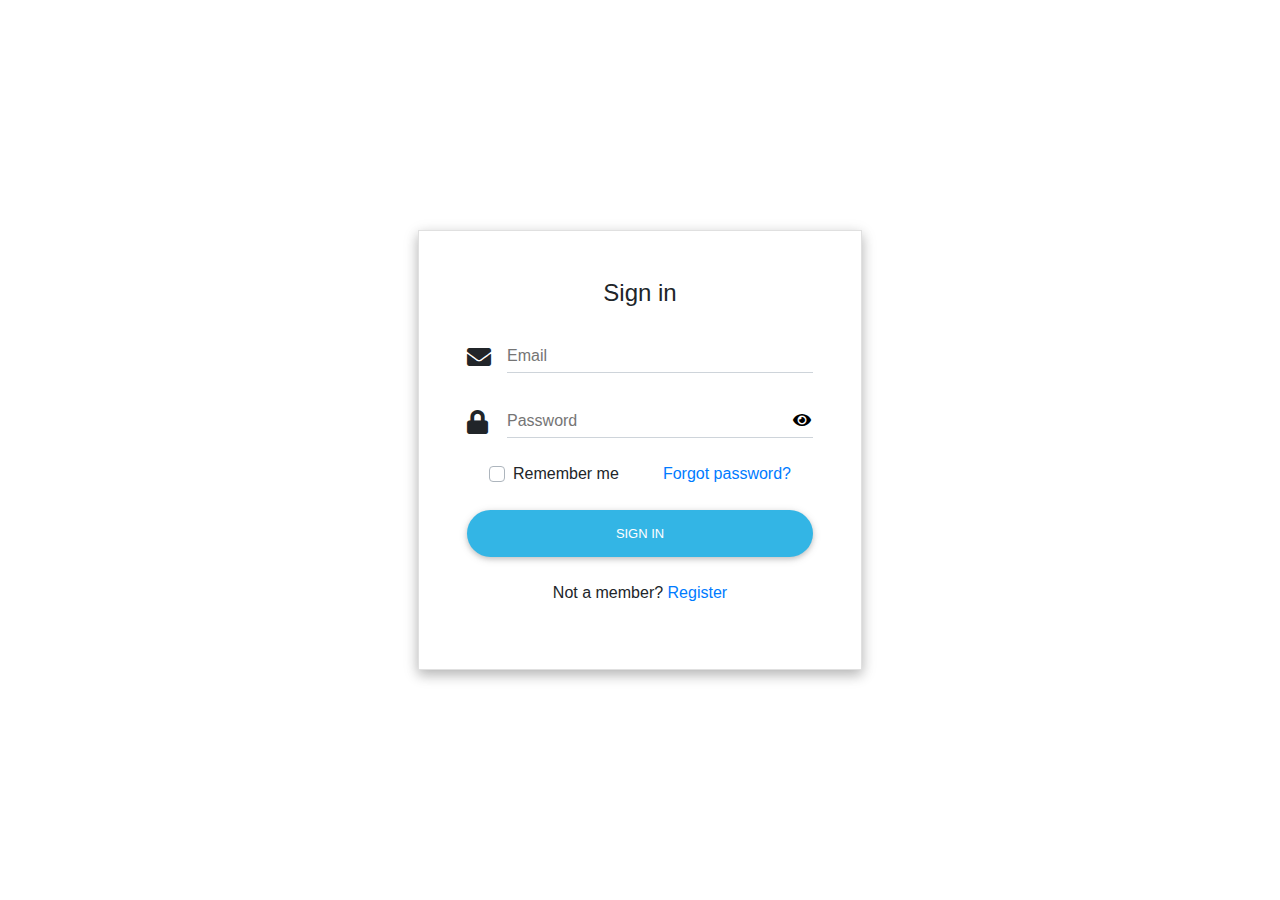
==== index.html @ 0e0b1e40 "revisi css" ====
<!DOCTYPE html>
<html>

<head>
    <meta charset="utf-8">
    <!-- ini untuk menambahkan fitur viewport atau pendeteksi terhadap jenis device -->
    <meta name="viewport" content="width=device-width, initial-scale=1.0">
    <title>Login Page Coba</title>
    <!-- Font Awesome -->
    <link rel="stylesheet" href="https://use.fontawesome.com/releases/v5.8.2/css/all.css">
    <!-- Google Fonts -->
    <link rel="stylesheet" href="https://fonts.googleapis.com/css?family=Roboto:300,400,500,700&display=swap">
    <!-- Material Design Bootstrap -->
    <link href="assets/css/bootstrap.min.css" rel="stylesheet">
    <link rel="stylesheet" href="assets/css/styles.css">
</head>

<body>
    <div class="container">
        <div class="d-flex align-items-center justify-content-center mx-auto" style="height: 100vh">
            <form class="text-center border border-light p-5 form-login z-depth-1-half" action="#!">

                <p class="h4 mb-4">Sign in</p>
                <!-- Email -->
                <div class="md-form">
                    <i class="fas fa-envelope prefix d-block"></i>
                    <input type="email" id="email" class="form-control mb-4">
                    <label for="email">Email</label>
                </div>
                <!-- Password -->
                <div class="md-form">
                    <i class="fas fa-lock prefix d-block"></i>
                    <input type="password" id="password" class="form-control mb-4">
                    <label for="password">Password</label>
                    <span toggle="#password" class="fa fa-fw fa-eye field-icon toggle-password"></span>
                </div>

                <div class="d-flex justify-content-around">
                    <div>
                        <!-- Remember me -->
                        <div class="custom-control custom-checkbox">
                            <input type="checkbox" class="custom-control-input" id="defaultLoginFormRemember">
                            <label class="custom-control-label" for="defaultLoginFormRemember">Remember me</label>
                        </div>
                    </div>
                    <div>
                        <!-- Forgot password -->
                        <a href="">Forgot password?</a>
                    </div>
                </div>

                <!-- Sign in button -->
                <button class="btn btn-info btn-block my-4 btn-rounded" type="submit">Sign in</button>

                <!-- Register -->
                <p>Not a member?
                    <a href="">Register</a>
                </p>
            </form>
        </div>
    </div>
</body>
<!-- MDB core JQuery Versi 4.17.00-->
<script type="text/javascript" src="assets/js/jquery.min.js"></script>
<!-- Bootstrap tooltips -->
<script type="text/javascript" src="https://cdnjs.cloudflare.com/ajax/libs/popper.js/1.14.4/umd/popper.min.js"></script>
<!-- Bootstrap core JavaScript -->
<!-- <script type="text/javascript" src="https://cdnjs.cloudflare.com/ajax/libs/twitter-bootstrap/4.4.1/js/bootstrap.min.js"> -->
</script>
<script>
    $(".toggle-password").click(function () {
        $(this).toggleClass("fa-eye fa-eye-slash");
        var input = $($(this).attr("toggle"));
        if (input.attr("type") == "password") {
            input.attr("type", "text");
        } else {
            input.attr("type", "password");
        }
    });
</script>

</html>
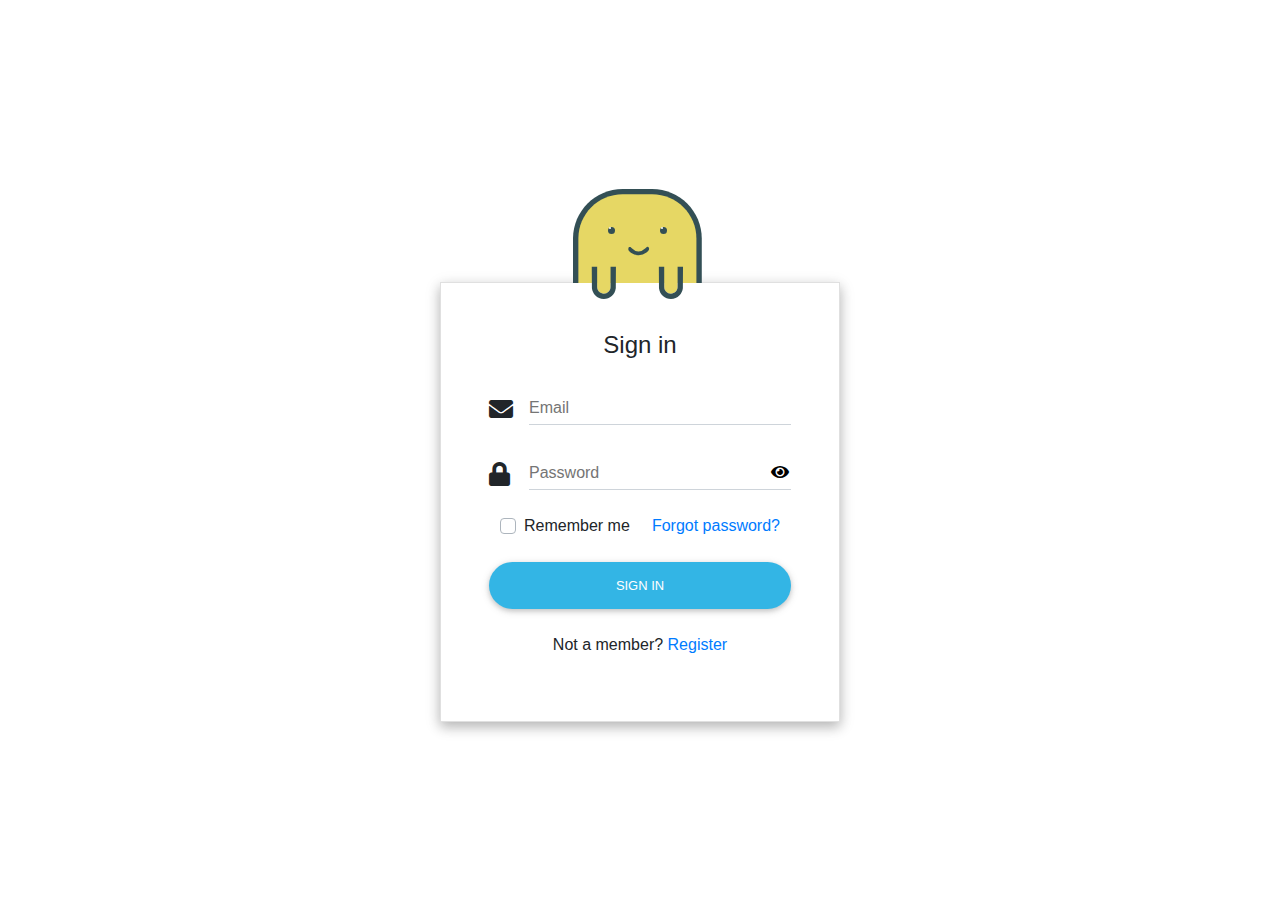
==== commit 0f0647f5: "reset all" ====
--- a/index.html
+++ b/index.html
@@ -17,66 +17,247 @@
 
 <body>
     <div class="container">
-        <div class="d-flex align-items-center justify-content-center mx-auto" style="height: 100vh">
-            <form class="text-center border border-light p-5 form-login z-depth-1-half" action="#!">
-
-                <p class="h4 mb-4">Sign in</p>
-                <!-- Email -->
-                <div class="md-form">
-                    <i class="fas fa-envelope prefix d-block"></i>
-                    <input type="email" id="email" class="form-control mb-4">
-                    <label for="email">Email</label>
+        <div class="d-flex align-items-center justify-content-center mx-auto" style="height: 100vh;top:-30px">
+            <div style="margin-top:-6rem;">
+                <div class="svgContainer">
+                    <div>
+                        <svg version="1.1" class="mySVG" viewBox="0 -4 200 200">
+                            <!-- <g xmlns="http://www.w3.org/2000/svg" id="Layer_x0020_1"> -->
+                            <g class="badan">
+                                <path class="badanLuar" fill="#334F55"
+                                    d="M128.78 93.9l0 -44.27c0,-27.37 -22.28,-49.63 -49.65,-49.63l-29.48 0c-27.38,0 -49.65,22.26 -49.65,49.63l0 44.27 128.78 0z" />
+                                <path class="badanDalam" fill="#E6D764"
+                                    d="M120.73 93.9l-0.46 0 -10.27 0 -5.37 0 -13.41 0 -5.37 0 -42.92 0 -5.37 0 -13.41 0 -5.37 0 -9.4 0 -1.33 0 -0.91 0 -1.77 0 0 -44.27c0,-24.41 19.86,-44.26 44.28,-44.26l29.48 0c24.41,0 44.28,19.85 44.28,44.26l0 44.27 -2.68 0 0 0z" />
+                                <path class="badanLuarBiasa"  style="display:none" fill="#334F55"
+                                    d="M128.78 93.9l0 -44.27c0,-27.37 -22.28,-49.63 -49.65,-49.63l-29.48 0c-27.38,0 -49.65,22.26 -49.65,49.63l0 44.27 128.78 0z" />
+                                <path class="badanDalamBiasa" style="display:none" fill="#E6D764"
+                                    d="M120.73 93.9l-0.46 0 -10.27 0 -5.37 0 -13.41 0 -5.37 0 -42.92 0 -5.37 0 -13.41 0 -5.37 0 -9.4 0 -1.33 0 -0.91 0 -1.77 0 0 -44.27c0,-24.41 19.86,-44.26 44.28,-44.26l29.48 0c24.41,0 44.28,19.85 44.28,44.26l0 44.27 -2.68 0 0 0z" />
+                                <path class="badanLuarIntip" style="display:none" fill="#334F55"
+                                    d="M127.65 96.2l0 -43.88c0,-27.13 -21.79,-52.32 -48.93,-52.32l-29.22 0c-27.14,0 -49.5,25.19 -49.5,52.32l0 43.88 127.65 0z" />
+                                <path class="badanDalamIntip" style="display:none" fill="#E6D764"
+                                    d="M119.67 96.2l-0.45 0 -10.19 0 -5.31 0 -13.3 0 -5.32 0 -42.55 0 -5.32 0 -13.29 0 -5.32 0 -9.33 0 -1.31 0 -0.9 0 -1.76 0 0 -43.88c0,-24.19 19.98,-47 44.18,-47l29.22 0c24.2,0 43.61,22.81 43.61,47l0 43.88 -2.66 0 0 0z" />
+                            </g>
+                            <g class="mata">
+                                <g class="mataKiri">
+                                    <circle cx="38.5" cy="41.5" r="3.5" fill="#334F55" />
+                                    <circle cx="37" cy="39" r="1" fill="#fff" />
+                                </g>
+                                <g class="mataKanan">
+                                    <circle cx="90.5" cy="41.5" r="3.5" fill="#334F55" />
+                                    <circle cx="89" cy="39" r="1" fill="#fff" />
+                                </g>
+                            </g>
+                            <defs>
+                                <path id="bentukMulut" d="M65.62 63.5c6.2,-0.26 8.53,-5.87 9.36,-4.35 0.83,1.51 -3.42,5.89 -9.36,6.06
+                                        -5.94,0.18 -9.91,-4.07 -9.21,-5.93 0.7,-1.86 3.01,4.48 9.21,4.22z" />
+                            </defs>
+                            <clipPath id="ukuranMulut">
+                                <use xlink:href="#bentukMulut" overflow="visible" />
+                            </clipPath>
+                            <g class="mulut">
+                                <g>
+                                    <path class="mulutBiasa" fill="#CCCCCC" d="M65.62 63.5c6.2,-0.26 8.53,-5.87 9.36,-4.35 0.83,1.51 -3.42,5.89
+                                            -9.36,6.06 -5.94,0.18 -9.91,-4.07 -9.21,-5.93 0.7,-1.86 3.01,4.48
+                                            9.21,4.22z" />
+                                    <path class="mulutBulat" style="display:none" fill="#CCCCCC"
+                                        d="M64.92 57.66c2.31,-0.25 3.2,1.7 3.27,3.21 0.06,1.51 -0.85,3.13 -3.34,3.22 -2.48,0.09 -3.21,-1.28 -3.11,-3.29 0.1,-2.02 0.86,-2.89 3.18,-3.14z" />
+                                    <path class="mulutKecil" style="display:none" fill="#CCCCCC" d="M65.62 63.5c6.2,-0.26 8.53,-5.87 9.36,-4.35 0.83,1.51 -3.42,5.89
+                                            -9.36,6.06 -5.94,0.18 -9.91,-4.07 -9.21,-5.93 0.7,-1.86 3.01,4.48
+                                            9.21,4.22z" />
+                                    <path class="mulutSedang" style="display:none" fill="#CCCCCC" d="M65.97 53.51c4.29,0.16 8.92,0.53 9.1,4.12 0.17,3.59 -3.42,8.65 -9.37,8.83
+                                            -5.94,0.18 -9.23,-5.45 -9.23,-8.69 0,-3.24 5.2,-4.41 9.5,-4.26z" />
+                                    <path class="mulutBesar" style="display:none" fill="#CCCCCC" d="M64.19 49.93c4.07,0 12.49,0.56 12.67,4.05 0.17,3.5 -5.6,11.8 -12.67,11.72
+                                        -7.07,-0.09 -12.07,-8.99 -12.07,-12.15 0,-3.15 8,-3.62 12.07,-3.62z" />
+                                </g>
+                                <g>
+                                </g>
+                                <g id="lidah" clip-path="url(#ukuranMulut)">
+                                    <g>
+                                        <g>
+                                            <g class="lidah">
+                                                <ellipse fill="#F23F3F" cx="64.1" cy="65.87" rx="7.68" ry="7.25" />
+                                                <ellipse fill="#F07373" cx="64.1" cy="60.08" rx="2.85" ry="1.25" />
+                                            </g>
+                                            <polygon class="taring" fill="#F7F7F7"
+                                                points="72.44,51.7 69.31,50.97 70.05,55.01 " />
+                                        </g>
+                                    </g>
+                                </g>
+                                <path class="garisBibir" fill="none" stroke="#334F55" stroke-width="2.02"
+                                    stroke-linejoin="round" stroke-miterlimit="22.9256" d="M65.62 63.5c6.2,-0.26 8.53,-5.87 9.36,-4.35 0.83,1.51 -3.42,5.89 -9.36,6.06
+                                        -5.94,0.18 -9.91,-4.07 -9.21,-5.93 0.7,-1.86 3.01,4.48 9.21,4.22z" />
+                                <!-- <polygon class="gigiLuar" xmlns="http://www.w3.org/2000/svg" fill="white"
+                                        points="73.94,60.57 74.64,59.97 74.32,61.94 " /> -->
+                            </g>
+                            <g class="tangan">
+                                <g class="tanganKiri">
+                                    <path class="tgnKiriDalam" fill="#E6D764"
+                                        d="M24.16 77.78l13.4 0 0 20.21c-0.07,3.83 -3.07,6.62 -6.68,6.64 -3.64,0.02 -6.79,-3.08 -6.73,-6.64l0.01 -20.21z" />
+                                    <path class="tgnKiriLuar" fill="#334F55"
+                                        d="M18.76 77.78l5.4 0 -0.01 20.21c-0.06,3.56 3.09,6.66 6.73,6.64 3.61,-0.02 6.61,-2.81 6.68,-6.64l0 -20.21 5.37 0 -0.14 21.48c-0.78,6.47 -5.98,10.64 -11.94,10.73 -7.05,-0.13 -11.4,-5.48 -11.93,-10.73l-0.16 -21.48z" />
+
+                                    <path class="tgnKiriDalamBuka" style="display:none" fill="#E6D764"
+                                        d="M24.16 77.78l13.4 0 0 20.21c-0.07,3.83 -3.07,6.62 -6.68,6.64 -3.64,0.02 -6.79,-3.08 -6.73,-6.64l0.01 -20.21z" />
+                                    <path class="tgnKiriLuarBuka" style="display:none" fill="#334F55"
+                                        d="M18.76 77.78l5.4 0 -0.01 20.21c-0.06,3.56 3.09,6.66 6.73,6.64 3.61,-0.02 6.61,-2.81 6.68,-6.64l0 -20.21 5.37 0 -0.14 21.48c-0.78,6.47 -5.98,10.64 -11.94,10.73 -7.05,-0.13 -11.4,-5.48 -11.93,-10.73l-0.16 -21.48z" />
+
+                                    <path class="tgnKiriDalamIntip" style="display:none" fill="#E6D764"
+                                        d="M23.95 77.1l13.29 0 -0.05 -24.08c-0.07,-3.79 -3.04,-6.56 -6.63,-6.57 -3.6,-0.02 -6.72,3.05 -6.67,6.57l0.06 24.08z" />
+                                    <path class="tgnKiriLuarIntip" style="display:none" fill="#334F55"
+                                        d="M18.6 77.1l5.35 0 -0.06 -24.08c-0.05,-3.52 3.07,-6.59 6.67,-6.57 3.59,0.01 6.56,2.78 6.63,6.57l0.05 24.08 5.31 0 -0.18 -25.34c-0.77,-6.4 -5.93,-10.54 -11.83,-10.63 -7,0.13 -11.3,5.43 -11.83,10.63l-0.11 25.34z" />
+
+                                    <path class="tgnKiriDalamKecil" style="display:none" fill="#E6D764"
+                                        d="M23.62 79.74l13.09 0 -0.03 15.96c-0.06,3.74 -2.99,6.46 -6.53,6.48 -3.54,0.02 -6.62,-3.01 -6.57,-6.48l0.04 -15.96z" />
+                                    <path class="tgnKiriLuarKecil" style="display:none" fill="#334F55"
+                                        d="M18.35 79.74l5.27 0 -0.04 15.96c-0.05,3.47 3.03,6.5 6.57,6.48 3.54,-0.02 6.47,-2.74 6.53,-6.48l0.03 -15.96 5.24 0 -0.16 17.2c-0.76,6.31 -5.84,10.39 -11.66,10.48 -6.89,-0.13 -11.14,-5.36 -11.66,-10.48l-0.12 -17.2z" />
+
+                                    <path class="tgnKiriDalamTutupLurus" style="display:none" fill="#E6D764"
+                                        d="M23.95 77.1l13.29 0 -0.01 -33.75c-0.06,-3.79 -3.04,-6.56 -6.62,-6.58 -3.6,-0.02 -6.73,3.06 -6.67,6.58l0.01 33.75z" />
+                                    <path class="tgnKiriLuarTutupLurus" style="display:none" fill="#334F55" d="M18.6 77.1l5.35 0 -0.01 -33.75c-0.06,-3.52 3.07,-6.6 6.67,-6.58 3.58,0.02
+                                            6.56,2.79 6.62,6.58l0.01 33.75 5.31 0 -0.13 -35.01c-0.77,-6.41 -5.93,-10.54
+                                            -11.84,-10.64 -6.99,0.14 -11.3,5.44 -11.83,10.64l-0.15 35.01z" />
+
+                                    <path class="tgnKiriDalamTutupKecilBawah" style="display:none" fill="#E6D764" d="M24.15 73.97l13.41 0 0.03 -1.55c-0.07,3.83 -3.31,1.51 -6.92,1.53
+                                            -3.64,0.02 -6.54,2.02 -6.49,-1.53l-0.03 1.55z" />
+                                    <path class="tgnKiriLuarTutupKecilBawah" style="display:none" fill="#334F55" d="M18.76 73.97l5.39 0 0 0c0.38,0.59 2.88,0 6.52,-0.02 3.61,-0.02 6.85,0.27
+                                            6.89,0.02l0 0 5.36 0 -0.1 -0.28c-0.78,6.46 -6.22,5.53 -12.18,5.63
+                                            -7.05,-0.14 -11.16,-0.39 -11.69,-5.63l-0.19 0.28z" />
+
+                                    <path class="tgnKiriDalamTutupKecil" style="display:none" fill="#E6D764" d="M24.15 77.77l13.41 0 0.03 1.55c-0.07,-3.83 -3.31,-1.52 -6.92,-1.53
+                                            -3.64,-0.02 -6.54,-2.03 -6.49,1.53l-0.03 -1.55z" />
+                                    <path class="tgnKiriLuarTutupKecil" style="display:none" fill="#334F55"
+                                        d="M18.76 77.77l5.39 0 0 0c0.38,-0.59 2.88,0 6.52,0.02 3.61,0.01 6.85,-0.27 6.89,-0.02l0 0 5.36 0 -0.1 0.28c-0.78,-6.47 -6.22,-5.54 -12.18,-5.63 -7.05,0.13 -11.16,0.38 -11.69,5.63l-0.19 -0.28z" />
+
+                                </g>
+                                <g class="tanganKanan">
+                                    <path class="tgnKananDalam" fill="#E6D764"
+                                        d="M104.62 77.8l-13.41 0 0.01 20.21c0.06,3.83 3.06,6.62 6.68,6.64 3.63,0.01 6.78,-3.09 6.73,-6.64l-0.01 -20.21z" />
+                                    <path class="tgnKananLuar" fill="#334F55"
+                                        d="M110.01 77.8l-5.39 0 0.01 20.21c0.05,3.55 -3.1,6.65 -6.73,6.64 -3.62,-0.02 -6.62,-2.81 -6.68,-6.64l-0.01 -20.21 -5.36 0 0.14 21.48c0.77,6.46 5.98,10.64 11.93,10.73 7.06,-0.13 11.41,-5.48 11.94,-10.73l0.15 -21.48z" />
+
+                                    <path class="tgnKananDalamKecil" style="display:none" fill="#E6D764"
+                                        d="M102.2 79.76l-13.1 0 -0.02 15.96c0.07,3.74 3,6.46 6.53,6.48 3.55,0.02 6.62,-3.01 6.57,-6.48l0.02 -15.96z" />
+                                    <path class="tgnKananLuarKecil" style="display:none" fill="#334F55"
+                                        d="M107.47 79.76l-5.27 0 -0.02 15.96c0.05,3.47 -3.02,6.5 -6.57,6.48 -3.53,-0.02 -6.46,-2.74 -6.53,-6.48l0.02 -15.96 -5.23 0 0.11 17.2c0.75,6.31 5.84,10.39 11.65,10.48 1.8,-0.04 3.41,-0.41 4.83,-1.05 4.02,-1.79 6.45,-5.64 6.83,-9.43l0.18 -17.2z" />
+
+                                    <path class="tgnKananDalamIntip" style="display:none" fill="#E6D764"
+                                        d="M103.71 77.08l-13.29 0 -0.04 -24.08c0.06,-3.79 3.04,-6.55 6.62,-6.57 3.6,-0.02 6.73,3.05 6.67,6.57l0.04 24.08z" />
+                                    <path class="tgnKananLuarIntip" style="display:none" fill="#334F55"
+                                        d="M109.05 77.08l-5.34 0 -0.04 -23.11c0.06,-3.52 -3.07,-6.6 -6.67,-6.58 -3.58,0.02 -6.56,2.79 -6.62,6.58l0.04 23.11 -5.32 0 0.09 -24.37c0.77,-6.41 5.93,-10.54 11.84,-10.64 6.99,0.14 11.3,5.44 11.83,10.64l0.19 24.37z" />
+
+                                    <path class="tgnKananDalamBuka" style="display:none" fill="#E6D764"
+                                        d="M104.62 77.8l-13.41 0 0.01 20.21c0.06,3.83 3.06,6.62 6.68,6.64 3.63,0.01 6.78,-3.09 6.73,-6.64l-0.01 -20.21z" />
+                                    <path class="tgnKananLuarBuka" style="display:none" fill="#334F55"
+                                        d="M110.01 77.8l-5.39 0 0.01 20.21c0.05,3.55 -3.1,6.65 -6.73,6.64 -3.62,-0.02 -6.62,-2.81 -6.68,-6.64l-0.01 -20.21 -5.36 0 0.14 21.48c0.77,6.46 5.98,10.64 11.93,10.73 7.06,-0.13 11.41,-5.48 11.94,-10.73l0.15 -21.48z" />
+
+                                    <path class="tgnKananDalamTutupLurus" style="display:none" fill="#E6D764"
+                                        d="M103.71 77.08l-13.29 0 0 -33.75c0.07,-3.79 3.04,-6.56 6.63,-6.58 3.6,-0.02 6.72,3.06 6.67,6.58l-0.01 33.75z" />
+                                    <path class="tgnKananLuarTutupLurus" style="display:none" fill="#334F55"
+                                        d="M109.05 77.08l-5.34 0 0.01 -33.75c0.05,-3.52 -3.07,-6.6 -6.67,-6.58 -3.59,0.02 -6.56,2.79 -6.63,6.58l0 33.75 -5.32 0 0.14 -35.01c0.77,-6.4 5.93,-10.54 11.83,-10.64 6.99,0.14 11.3,5.44 11.83,10.64l0.15 35.01z" />
+
+                                    <path class="tgnKananDalamTutupKecilBawah" style="display:none" fill="#E6D764" d="M104.6 73.99l-13.4 0 0.04 -1.55c0.06,3.82 3.04,1.25 6.66,1.27 3.63,0.02
+                                            6.8,2.28 6.74,-1.27l-0.04 1.55z" />
+                                    <path class="tgnKananLuarTutupKecilBawah" style="display:none" fill="#334F55" d="M109.99 73.99l-5.39 0 0 0c-0.02,0.49 -3.07,-0.26 -6.7,-0.28 -3.62,-0.02
+                                            -6.33,0.28 -6.7,0.28l0 0 -5.37 0 0.18 -0.28c0.77,6.46 5.95,5.27 11.91,5.36
+                                            7.05,-0.13 11.42,-0.12 11.96,-5.36l0.11 0.28z" />
+
+                                    <path class="tgnKananDalamTutupKecil" style="display:none" fill="#E6D764" d="M104.6 77.75l-13.4 0 0.04 1.55c0.06,-3.83 3.04,-1.25 6.66,-1.27
+                                            3.63,-0.02 6.8,-2.29 6.74,1.27l-0.04 -1.55z" />
+                                    <path class="tgnKananLuarTutupKecil" style="display:none" fill="#334F55" d="M109.99 77.75l-5.39 0 0 0c-0.02,-0.49 -3.07,0.26 -6.7,0.28 -3.62,0.02
+                                            -6.33,-0.28 -6.7,-0.28l0 0 -5.37 0 0.18 0.28c0.77,-6.46 5.95,-5.27
+                                            11.91,-5.37 7.05,0.14 11.42,0.12 11.96,5.37l0.11 -0.28z" />
+
+                                </g>
+                            </g>
+                            <!-- </g> -->
+                        </svg>
+                        <!-- <svg version="1.1" class="mySVG" viewBox="0 0 200 200">
+                            <g xmlns="http://www.w3.org/2000/svg" id="Layer_x0020_1">
+                                <g id="_2378959474144">
+                                    <path fill="#334F55"
+                                        d="M164.72 108.78l0 -51.28c0,-31.71 -25.8,-57.5 -57.52,-57.5l-34.15 0c-31.71,0 -57.51,25.79 -57.51,57.5l0 51.28 -15.54 0 0 6.21 18.65 0 6.21 0 12.59 0c0.78,6.98 6.65,12.43 13.83,12.43 7.18,0 13.05,-5.45 13.83,-12.43l50.04 0c0.78,6.98 6.65,12.43 13.83,12.43 7.18,0 13.05,-5.45 13.83,-12.43l12.59 0 6.21 0 18.65 0 0 -6.21 -15.54 0 0 0z" />
+                                    <path fill="#E6D764"
+                                        d="M155.4 108.78l-12.43 0 0 -18.65 -6.22 0 0 18.65 0 4.67c0,4.28 -3.48,7.76 -7.77,7.76 -4.29,0 -7.77,-3.48 -7.77,-7.76l0 -4.67 0 -18.65 -6.22 0 0 18.65 -49.72 0 0 -18.65 -6.22 0 0 18.65 0 4.67c0,4.28 -3.48,7.76 -7.77,7.76 -4.29,0 -7.77,-3.48 -7.77,-7.76l0 -4.67 0 -18.65 -6.22 0 0 18.65 -12.43 0 -3.1 0 0 -51.28c0,-28.28 23.01,-51.28 51.3,-51.28l34.15 0c28.28,0 51.29,23 51.29,51.28l0 51.28 -3.1 0 0 0z" />
+                                    <g id="mataKiri">
+                                        <circle cx="61.5" cy="48.5" r="3.5" fill="#334F55" />
+                                        <circle cx="60" cy="46" r="1" fill="#fff" />
+                                    </g>
+                                    <g id="mataKanan">
+                                        <circle cx="117.5" cy="48.5" r="3.5" fill="#334F55" />
+                                        <circle cx="116" cy="46" r="1" fill="#fff" />
+                                    </g>
+                                </g>
+                            </g>
+                        </svg> -->
+                    </div>
                 </div>
-                <!-- Password -->
-                <div class="md-form">
-                    <i class="fas fa-lock prefix d-block"></i>
-                    <input type="password" id="password" class="form-control mb-4">
-                    <label for="password">Password</label>
-                    <span toggle="#password" class="fa fa-fw fa-eye field-icon toggle-password"></span>
-                </div>
-
-                <div class="d-flex justify-content-around">
-                    <div>
-                        <!-- Remember me -->
-                        <div class="custom-control custom-checkbox">
-                            <input type="checkbox" class="custom-control-input" id="defaultLoginFormRemember">
-                            <label class="custom-control-label" for="defaultLoginFormRemember">Remember me</label>
+                <form class="text-center border border-light p-5 form-login z-depth-1-half" action="#!">
+                    <p class="h4 mb-4">Sign in</p>
+                    <!-- Email -->
+                    <div class="md-form">
+                        <i class="fas fa-envelope prefix d-block"></i>
+                        <input type="email" id="emailInput" class="form-control mb-4">
+                        <label for="email">Email</label>
+                    </div>
+                    <!-- Password -->
+
+                    <div class="md-form">
+
+                        <i class="fas fa-lock prefix d-block"></i>
+                        <input type="password" id="passwordInput" class="form-control mb-4">
+                        <label for="password">Password</label>
+                        <input type="checkbox" id="showPasswordCheck">
+                        <span toggle="#passwordInput" class="fa fa-fw fa-eye field-icon toggle-password"></span>
+                    </div>
+
+                    <div class="d-flex justify-content-around">
+                        <div>
+                            <!-- Remember me -->
+                            <div class="custom-control custom-checkbox">
+                                <input type="checkbox" class="custom-control-input" id="defaultLoginFormRemember">
+                                <label class="custom-control-label" for="defaultLoginFormRemember">Remember me</label>
+                            </div>
                         </div>
-                    </div>
-                    <div>
-                        <!-- Forgot password -->
-                        <a href="">Forgot password?</a>
-                    </div>
-                </div>
-
-                <!-- Sign in button -->
-                <button class="btn btn-info btn-block my-4 btn-rounded" type="submit">Sign in</button>
-
-                <!-- Register -->
-                <p>Not a member?
-                    <a href="">Register</a>
-                </p>
-            </form>
+                        <div>
+                            <!-- Forgot password -->
+                            <a href="">Forgot password?</a>
+                        </div>
+                    </div>
+
+                    <!-- Sign in button -->
+                    <button class="btn btn-info btn-block my-4 btn-rounded" type="submit">Sign in</button>
+
+                    <!-- Register -->
+                    <p>Not a member?
+                        <a href="">Register</a>
+                    </p>
+                </form>
+            </div>
         </div>
     </div>
 </body>
+<!-- SVG Plugin -->
+<script type="text/javascript" src="assets/js/TweenMax.min.js"></script>
+<script type="text/javascript" src="assets/js/MorphSVGPlugin1.min.js">
+</script>
+<script type="text/javascript" src="assets/js/animation.js"></script>
+
 <!-- MDB core JQuery Versi 4.17.00-->
 <script type="text/javascript" src="assets/js/jquery.min.js"></script>
 <!-- Bootstrap tooltips -->
 <script type="text/javascript" src="https://cdnjs.cloudflare.com/ajax/libs/popper.js/1.14.4/umd/popper.min.js"></script>
-<!-- Bootstrap core JavaScript -->
-<!-- <script type="text/javascript" src="https://cdnjs.cloudflare.com/ajax/libs/twitter-bootstrap/4.4.1/js/bootstrap.min.js"> -->
+
+<script>
+    // //Toggle Password
+    // $(".toggle-password").click(function () {
+    //     $(this).toggleClass("fa-eye fa-eye-slash");
+    //     var input = $($(this).attr("toggle"));
+    //     if (input.attr("type") == "password") {
+    //         input.attr("type", "text");
+    //     } else {
+    //         input.attr("type", "password");
+    //     }
+    // });
 </script>
-<script>
-    $(".toggle-password").click(function () {
-        $(this).toggleClass("fa-eye fa-eye-slash");
-        var input = $($(this).attr("toggle"));
-        if (input.attr("type") == "password") {
-            input.attr("type", "text");
-        } else {
-            input.attr("type", "password");
-        }
-    });
-</script>
 
 </html>--- a/assets/css/styles.css
+++ b/assets/css/styles.css
@@ -22,4 +22,34 @@
   color: black;
 }
 
+.svgContainer {
+  position: relative;
+  width: 200px;
+  height: 200px;
+  margin: 0 auto;
+  pointer-events: none;
+}
+.svgContainer div {
+  position: relative;
+  width: 100%;
+  height: 0;
+  overflow: show;
+  padding-bottom: 100%;
+}
+.svgContainer .mySVG {
+  position: absolute;
+  left: 33px;
+  top: 103px;
+  width: 100%;
+  height: 100%;
+  pointer-events: none;
+}
+
+.icon {
+  display: block;
+  width: 400px;
+  height: 400px;
+  overflow: visible;
+}
+
 /*# sourceMappingURL=styles.css.map */
